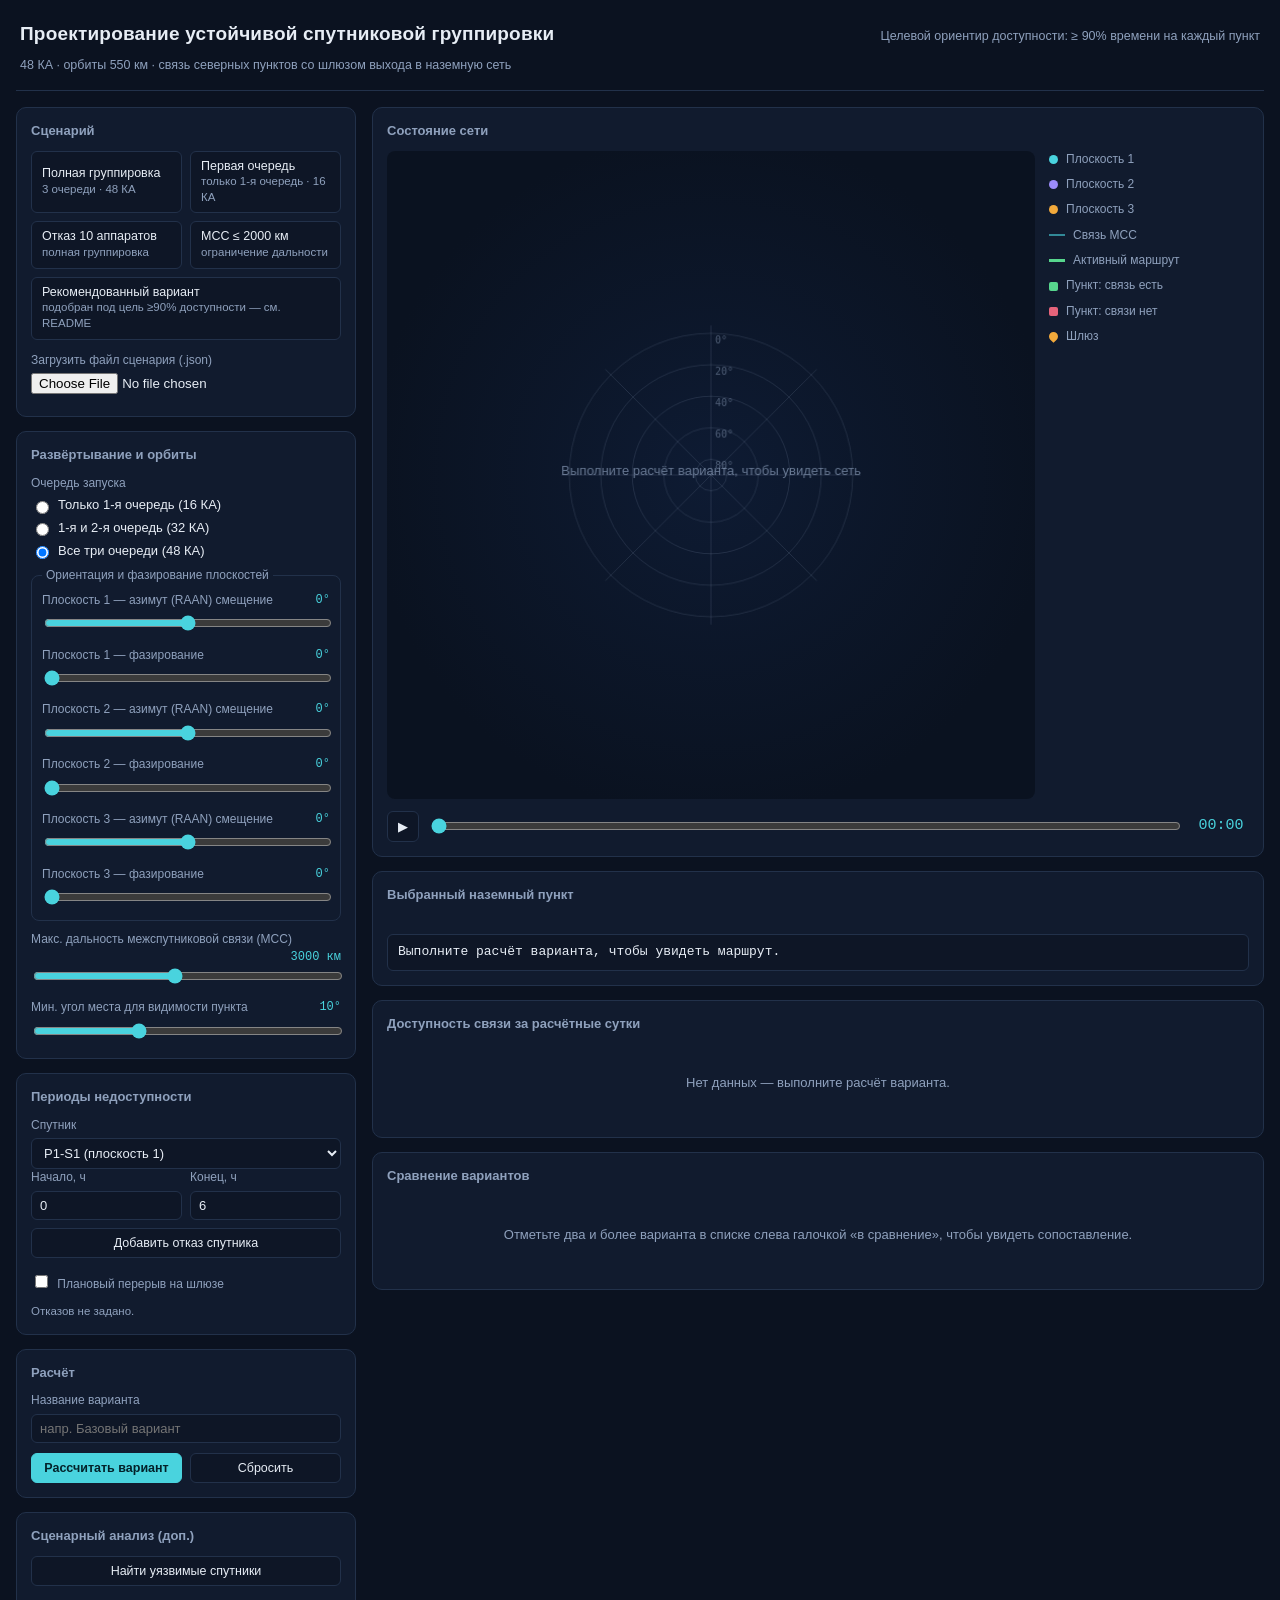
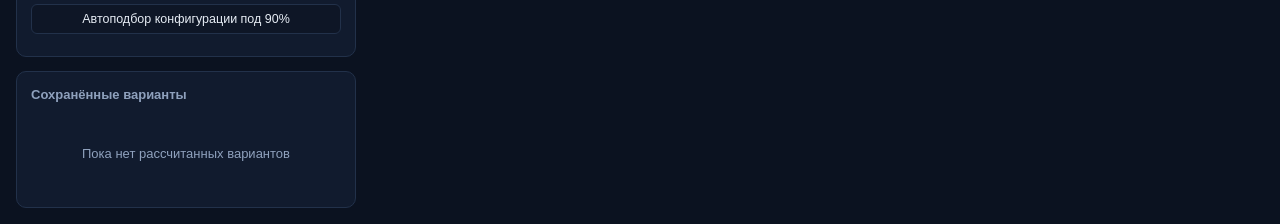
==== index.html @ f22a9c66 "Реструктуризация в модульный проект, устранение критичных проблем устойчивости Из одного HTML-файла " ====
<!DOCTYPE html>
<html lang="ru">
<head>
<meta charset="UTF-8">
<meta name="viewport" content="width=device-width, initial-scale=1.0">
<title>Проектирование спутниковой группировки</title>
<link rel="stylesheet" href="styles.css">
</head>
<body>
<div class="app">
  <header>
    <div>
      <h1>Проектирование устойчивой спутниковой группировки</h1>
      <div class="sub">48 КА · орбиты 550 км · связь северных пунктов со шлюзом выхода в наземную сеть</div>
    </div>
    <div class="sub" id="targetSub">Целевой ориентир доступности: ≥ 90% времени на каждый пункт</div>
  </header>

  <div class="layout">
    <!-- SIDEBAR -->
    <aside class="sidebar">

      <section class="panel">
        <h2>Сценарий</h2>
        <div class="presetGrid">
          <button onclick="applyPreset('full')">Полная группировка<br><span class="hint">3 очереди · 48 КА</span></button>
          <button onclick="applyPreset('phase1')">Первая очередь<br><span class="hint">только 1-я очередь · 16 КА</span></button>
          <button onclick="applyPreset('degraded')">Отказ 10 аппаратов<br><span class="hint">полная группировка</span></button>
          <button onclick="applyPreset('isl2000')">МСС ≤ 2000 км<br><span class="hint">ограничение дальности</span></button>
          <button onclick="applyPreset('recommended')" style="grid-column:1/3">Рекомендованный вариант<br><span class="hint">подобран под цель ≥90% доступности — см. README</span></button>
        </div>
        <label style="margin-top:12px">Загрузить файл сценария (.json)</label>
        <input type="file" id="fileInput" accept=".json,application/json" onchange="handleFileUpload(event)">
        <div id="fileMsg"></div>
        <div style="margin-top:8px" id="customScenarioNote"></div>
      </section>

      <section class="panel">
        <h2>Развёртывание и орбиты</h2>
        <label>Очередь запуска</label>
        <div class="radioGroup" id="queueRadios"></div>

        <fieldset id="planeFieldset">
          <legend>Ориентация и фазирование плоскостей</legend>
          <div id="planeSliders"></div>
        </fieldset>

        <label>Макс. дальность межспутниковой связи (МСС) <span class="sliderVal" id="islVal"></span></label>
        <input type="range" id="islRange" min="500" max="6000" step="100" oninput="onIslChange(this.value)">

        <label>Мин. угол места для видимости пункта <span class="sliderVal" id="elevVal"></span></label>
        <input type="range" id="elevRange" min="0" max="30" step="0.5" oninput="onElevChange(this.value)">
      </section>

      <section class="panel">
        <h2>Периоды недоступности</h2>
        <label>Спутник</label>
        <select id="outageSatSelect"></select>
        <div class="row">
          <div>
            <label>Начало, ч</label>
            <input type="number" id="outStart" min="0" max="24" step="0.5" value="0">
          </div>
          <div>
            <label>Конец, ч</label>
            <input type="number" id="outEnd" min="0" max="24" step="0.5" value="6">
          </div>
        </div>
        <button style="margin-top:8px;width:100%" onclick="addSatOutage()">Добавить отказ спутника</button>
        <label style="margin-top:14px">
          <input type="checkbox" id="gwOutageChk" onchange="toggleGwOutage()" style="width:auto;display:inline-block;margin-right:6px;">
          Плановый перерыв на шлюзе
        </label>
        <div class="row" id="gwOutageRow" style="display:none">
          <div><label>Начало, ч</label><input type="number" id="gwStart" min="0" max="24" step="0.5" value="0"></div>
          <div><label>Конец, ч</label><input type="number" id="gwEnd" min="0" max="24" step="0.5" value="2"></div>
        </div>
        <div id="outageList" style="margin-top:10px"></div>
      </section>

      <section class="panel">
        <h2>Расчёт</h2>
        <label>Название варианта</label>
        <input type="text" id="variantName" placeholder="напр. Базовый вариант">
        <div class="row" style="margin-top:10px">
          <button class="primary" onclick="runCalculation()">Рассчитать вариант</button>
          <button onclick="resetDraft()">Сбросить</button>
        </div>
        <div id="calcMsg"></div>
      </section>

      <section class="panel">
        <h2>Сценарный анализ (доп.)</h2>
        <button style="width:100%" onclick="runVulnerabilityScan()">Найти уязвимые спутники</button>
        <div id="vulnResults" style="margin-top:8px"></div>
        <button style="width:100%;margin-top:10px" onclick="runAutoTune()">Автоподбор конфигурации под 90%</button>
        <div id="autoTuneResults" style="margin-top:8px"></div>
      </section>

      <section class="panel">
        <h2>Сохранённые варианты</h2>
        <div id="variantsList"><div class="placeholder">Пока нет рассчитанных вариантов</div></div>
      </section>

    </aside>

    <!-- MAIN -->
    <main class="main">

      <section class="panel">
        <h2>Состояние сети</h2>
        <div class="mapWrap">
          <canvas id="mapCanvas" width="640" height="640"></canvas>
          <div class="legend" id="legend"></div>
        </div>
        <div class="timelineBar" style="margin-top:12px">
          <button id="playBtn" onclick="togglePlay()">▶</button>
          <input type="range" id="timeSlider" min="0" max="719" value="0" oninput="onTimeChange(this.value)">
          <div class="timeLabel" id="timeLabel">00:00</div>
        </div>
      </section>

      <section class="panel">
        <h2>Выбранный наземный пункт</h2>
        <div class="gsSelect" id="gsSelectButtons"></div>
        <div class="gsPanelGrid" id="gsStats"></div>
        <div id="routeBox" class="route">Выполните расчёт варианта, чтобы увидеть маршрут.</div>
      </section>

      <section class="panel">
        <h2>Доступность связи за расчётные сутки</h2>
        <div id="gantt"><div class="placeholder">Нет данных — выполните расчёт варианта.</div></div>
      </section>

      <section class="panel">
        <div class="compareHead">
          <h2 style="margin:0">Сравнение вариантов</h2>
        </div>
        <div id="compareArea"><div class="placeholder">Отметьте два и более варианта в списке слева галочкой «в сравнение», чтобы увидеть сопоставление.</div></div>
      </section>

    </main>
  </div>
</div>

<script src="js/geometry.js"></script>
<script src="js/routing.js"></script>
<script src="js/simulation.js"></script>
<script src="js/validate.js"></script>
<script src="js/app.js"></script>
</body>
</html>
---- styles.css ----
:root{
  --bg:#0B1220;
  --panel:#111B2E;
  --panel2:#0E1626;
  --border:#22314A;
  --text:#E7EDF5;
  --muted:#8FA1BD;
  --cyan:#49D3DE;
  --violet:#9C8CFB;
  --amber:#F2A93B;
  --red:#E5637A;
  --green:#57D68D;
  --mono:ui-monospace,SFMono-Regular,Menlo,Consolas,monospace;
  --sans:-apple-system,BlinkMacSystemFont,"Segoe UI",Roboto,Helvetica,Arial,sans-serif;
}
*{box-sizing:border-box;}
html,body{margin:0;padding:0;background:var(--bg);color:var(--text);font-family:var(--sans);}
body{font-size:14px;line-height:1.45;}
h1,h2,h3{font-weight:600;margin:0 0 8px 0;}
h1{font-size:19px;letter-spacing:.2px;}
h2{font-size:13px;color:var(--muted);text-transform:none;font-weight:600;margin-bottom:10px;}
h3{font-size:13px;margin-bottom:6px;}
p{margin:0 0 8px 0;}
.app{max-width:1440px;margin:0 auto;padding:16px;}
header{display:flex;align-items:baseline;justify-content:space-between;gap:12px;padding:4px 4px 16px 4px;border-bottom:1px solid var(--border);margin-bottom:16px;flex-wrap:wrap;}
header .sub{color:var(--muted);font-size:12.5px;}
.layout{display:grid;grid-template-columns:340px 1fr;gap:16px;align-items:start;}
@media (max-width:980px){.layout{grid-template-columns:1fr;}}
.panel{background:var(--panel);border:1px solid var(--border);border-radius:10px;padding:14px;margin-bottom:14px;}
.sidebar .panel:last-child{margin-bottom:0;}
label{display:block;font-size:12px;color:var(--muted);margin:10px 0 4px 0;}
label:first-child{margin-top:0;}
input[type=range]{width:100%;accent-color:var(--cyan);}
input[type=number],input[type=text],select{
  width:100%;background:var(--panel2);border:1px solid var(--border);color:var(--text);
  border-radius:6px;padding:6px 8px;font-family:var(--sans);font-size:13px;
}
.row{display:flex;gap:8px;}
.row > *{flex:1;min-width:0;}
.sliderVal{float:right;color:var(--cyan);font-family:var(--mono);font-size:12px;}
button{
  background:var(--panel2);border:1px solid var(--border);color:var(--text);
  border-radius:6px;padding:7px 10px;font-size:12.5px;cursor:pointer;font-family:var(--sans);
}
button:hover{border-color:var(--cyan);color:var(--cyan);}
button.primary{background:var(--cyan);color:#03222A;border-color:var(--cyan);font-weight:600;}
button.primary:hover{opacity:.9;color:#03222A;}
button.danger:hover{border-color:var(--red);color:var(--red);}
button.small{padding:4px 8px;font-size:11.5px;}
button:disabled{opacity:.5;cursor:not-allowed;}
.presetGrid{display:grid;grid-template-columns:1fr 1fr;gap:8px;}
.presetGrid button{text-align:left;white-space:normal;line-height:1.25;}
.radioGroup label{display:flex;align-items:center;gap:6px;font-size:13px;color:var(--text);margin:4px 0;}
.radioGroup{margin-bottom:6px;}
fieldset{border:1px solid var(--border);border-radius:8px;padding:8px 10px 10px 10px;margin:0 0 10px 0;}
legend{color:var(--muted);font-size:12px;padding:0 4px;}
.outageRow{display:flex;align-items:center;gap:6px;font-size:12px;background:var(--panel2);border:1px solid var(--border);border-radius:6px;padding:5px 8px;margin-bottom:6px;}
.outageRow span{flex:1;font-family:var(--mono);}
.msg{font-size:12px;border-radius:6px;padding:8px 10px;margin-top:8px;}
.msg.err{background:rgba(229,99,122,.12);border:1px solid var(--red);color:var(--red);}
.msg.ok{background:rgba(87,214,141,.12);border:1px solid var(--green);color:var(--green);}
.variantRow{border:1px solid var(--border);border-radius:8px;padding:8px 10px;margin-bottom:8px;background:var(--panel2);}
.variantRow.active{border-color:var(--cyan);}
.variantRow .top{display:flex;justify-content:space-between;align-items:center;gap:8px;}
.variantRow .name{font-weight:600;font-size:13px;}
.variantRow .stat{font-family:var(--mono);font-size:12px;color:var(--muted);}
.variantRow .stat b{color:var(--text);}
.variantRow .btns{display:flex;gap:6px;margin-top:8px;flex-wrap:wrap;}
.badge{display:inline-block;padding:1px 7px;border-radius:20px;font-size:10.5px;font-family:var(--mono);}
.badge.good{background:rgba(87,214,141,.15);color:var(--green);}
.badge.bad{background:rgba(229,99,122,.15);color:var(--red);}
canvas{width:100%;height:auto;display:block;background:radial-gradient(circle at 50% 50%, #0E1B33 0%, #0A1220 75%);border-radius:8px;}
.mapWrap{display:grid;grid-template-columns:1fr 200px;gap:14px;}
@media (max-width:700px){.mapWrap{grid-template-columns:1fr;}}
.legend{font-size:12px;color:var(--muted);}
.legend .item{display:flex;align-items:center;gap:8px;margin-bottom:8px;}
.dot{width:9px;height:9px;border-radius:50%;flex-shrink:0;}
.line{width:16px;height:2px;flex-shrink:0;}
.timelineBar{display:flex;align-items:center;gap:10px;}
.timelineBar input[type=range]{flex:1;}
.timeLabel{font-family:var(--mono);font-size:15px;color:var(--cyan);min-width:56px;text-align:center;}
.ganttRow{display:grid;grid-template-columns:120px 1fr;align-items:center;gap:10px;margin-bottom:8px;}
.ganttRow .label{font-size:12px;color:var(--text);white-space:nowrap;overflow:hidden;text-overflow:ellipsis;}
.ganttTrack{position:relative;height:16px;background:var(--green);border-radius:3px;cursor:pointer;overflow:hidden;opacity:.85;}
.ganttTrack .seg{position:absolute;top:0;bottom:0;background:var(--red);}
.ganttTrack .cursor{position:absolute;top:-2px;bottom:-2px;width:2px;background:var(--text);}
.gsPanelGrid{display:grid;grid-template-columns:repeat(auto-fit,minmax(140px,1fr));gap:12px;margin-bottom:10px;}
.stat-tile{background:var(--panel2);border:1px solid var(--border);border-radius:8px;padding:8px 10px;}
.stat-tile .k{font-size:11px;color:var(--muted);}
.stat-tile .v{font-family:var(--mono);font-size:16px;margin-top:2px;}
.route{font-family:var(--mono);font-size:13px;background:var(--panel2);border:1px solid var(--border);border-radius:6px;padding:8px 10px;word-break:break-word;}
.route.fail{color:var(--red);border-color:rgba(229,99,122,.4);}
.route.ok{color:var(--green);border-color:rgba(87,214,141,.4);}
.gsSelect{display:flex;gap:8px;flex-wrap:wrap;margin-bottom:10px;}
.gsSelect button{border-radius:20px;padding:5px 12px;}
.gsSelect button.sel{background:var(--cyan);color:#03222A;border-color:var(--cyan);}
table{width:100%;border-collapse:collapse;font-size:12.5px;}
th,td{text-align:left;padding:6px 8px;border-bottom:1px solid var(--border);}
th{color:var(--muted);font-weight:600;font-size:11.5px;}
td.num{font-family:var(--mono);}
.compareHead{display:flex;justify-content:space-between;align-items:center;flex-wrap:wrap;gap:8px;margin-bottom:10px;}
.recommendation{margin-top:12px;background:var(--panel2);border:1px solid var(--border);border-left:3px solid var(--cyan);border-radius:6px;padding:10px 12px;font-size:13px;}
.hint{font-size:11.5px;color:var(--muted);margin-top:2px;}
.placeholder{color:var(--muted);font-size:13px;padding:30px 10px;text-align:center;}
.fileBtn{display:inline-block;}
.vulnRow{display:flex;justify-content:space-between;font-family:var(--mono);font-size:12px;padding:4px 0;border-bottom:1px solid var(--border);}
::selection{background:var(--cyan);color:#03222A;}
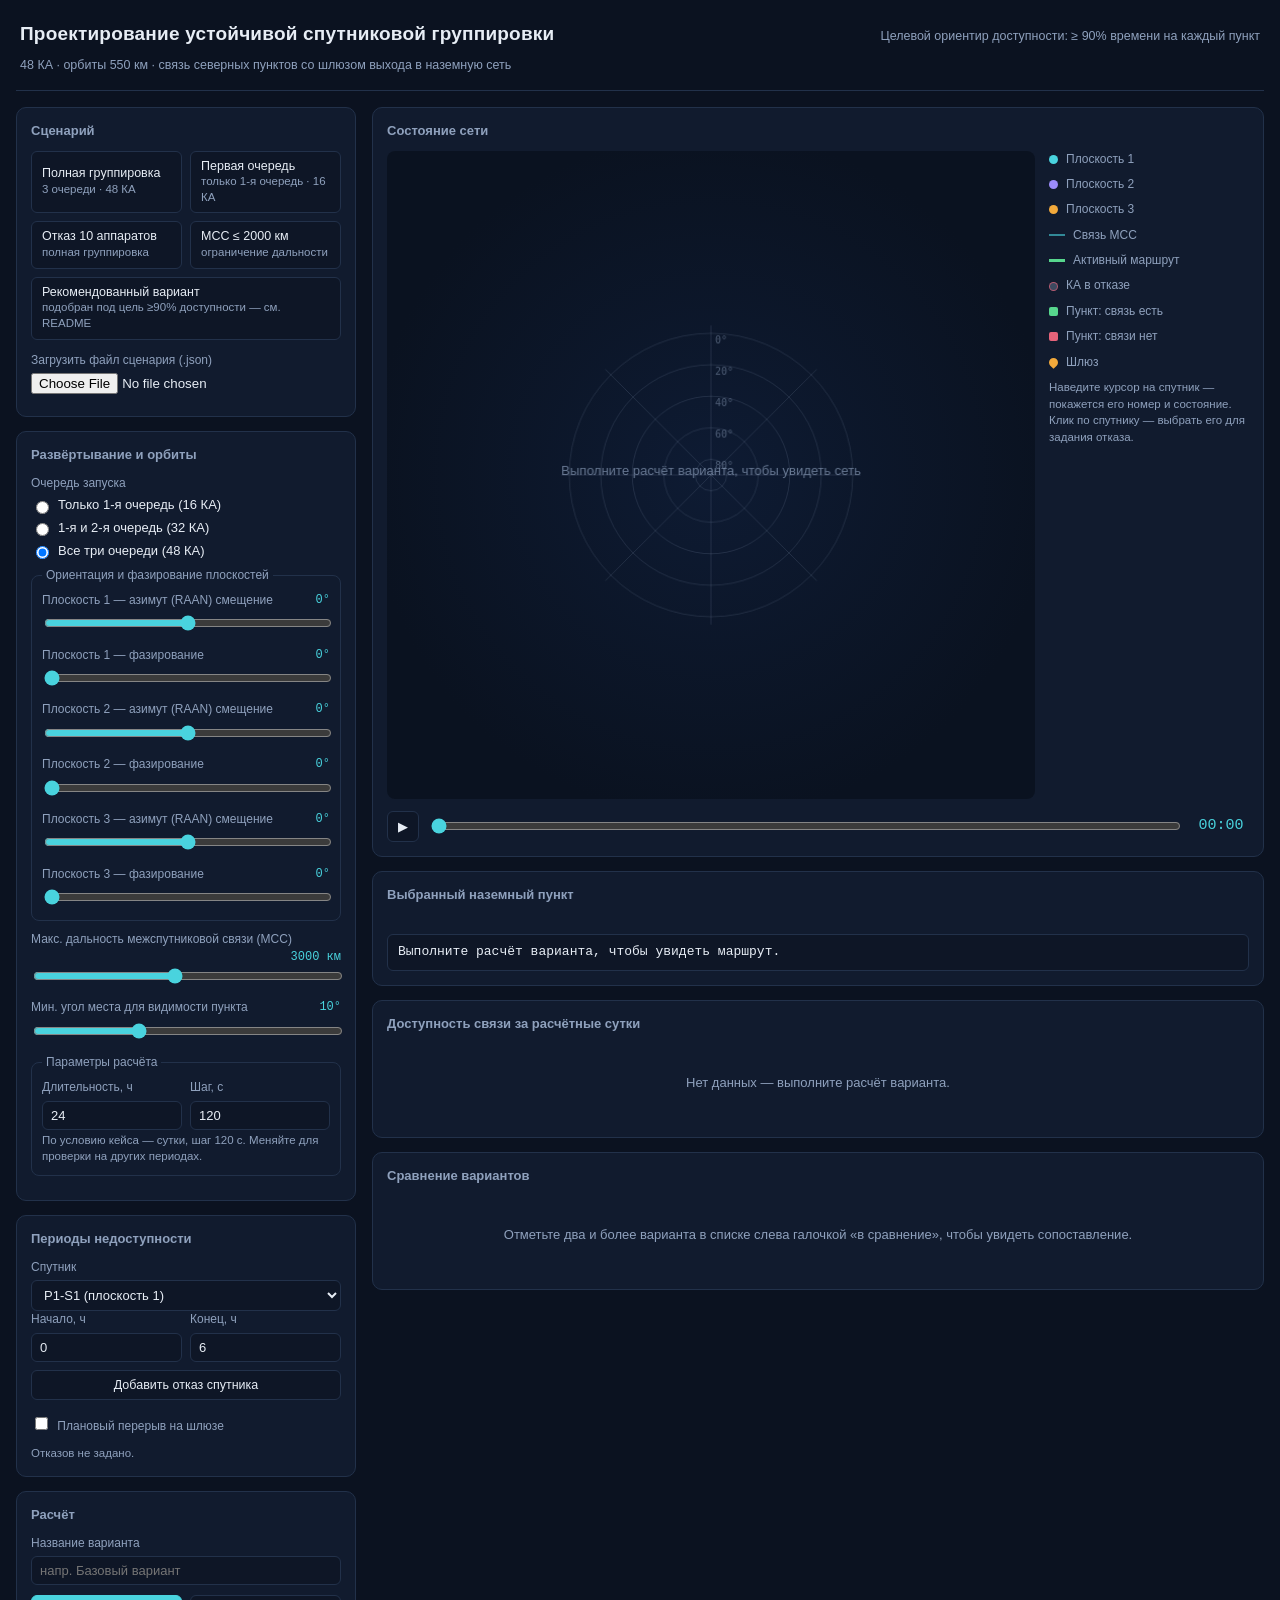
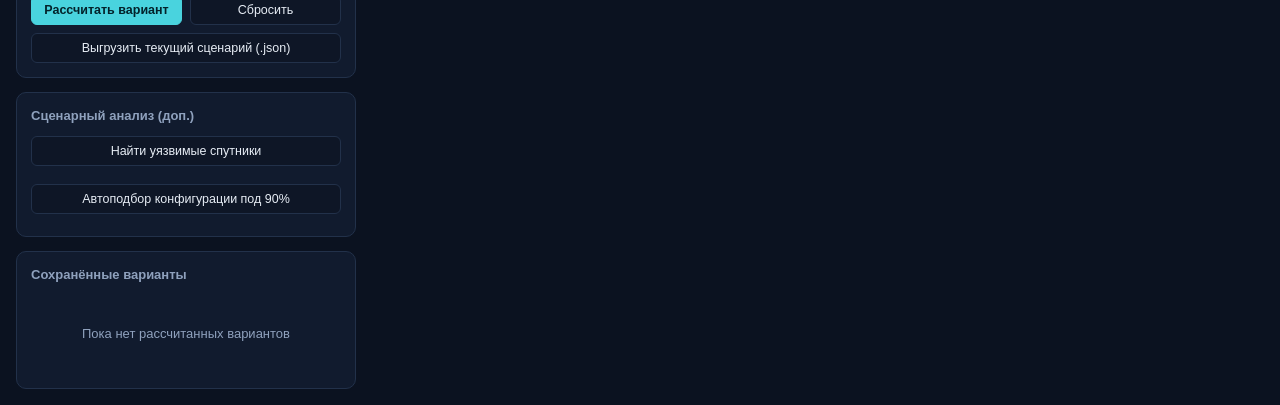
==== commit 33f1f475: "Закрытие пробелов относительно ТЗ: подписи/состояние КА, round-trip сценария, diff параметров Постро" ====
--- a/index.html
+++ b/index.html
@@ -50,9 +50,24 @@
 
         <label>Мин. угол места для видимости пункта <span class="sliderVal" id="elevVal"></span></label>
         <input type="range" id="elevRange" min="0" max="30" step="0.5" oninput="onElevChange(this.value)">
+
+        <fieldset style="margin-top:10px">
+          <legend>Параметры расчёта</legend>
+          <div class="row">
+            <div>
+              <label>Длительность, ч</label>
+              <input type="number" id="durationInput" min="1" max="72" step="1" onchange="onDurationChange(this.value)">
+            </div>
+            <div>
+              <label>Шаг, с</label>
+              <input type="number" id="stepInput" min="30" max="600" step="10" onchange="onStepChange(this.value)">
+            </div>
+          </div>
+          <div class="hint">По условию кейса — сутки, шаг 120 с. Меняйте для проверки на других периодах.</div>
+        </fieldset>
       </section>
 
-      <section class="panel">
+      <section class="panel" id="outagePanel">
         <h2>Периоды недоступности</h2>
         <label>Спутник</label>
         <select id="outageSatSelect"></select>
@@ -86,6 +101,7 @@
           <button class="primary" onclick="runCalculation()">Рассчитать вариант</button>
           <button onclick="resetDraft()">Сбросить</button>
         </div>
+        <button style="width:100%;margin-top:8px" onclick="exportDraftScenario()" title="Выгрузить текущую конфигурацию как файл-сценарий (загружается обратно)">Выгрузить текущий сценарий (.json)</button>
         <div id="calcMsg"></div>
       </section>
 
@@ -110,7 +126,10 @@
       <section class="panel">
         <h2>Состояние сети</h2>
         <div class="mapWrap">
-          <canvas id="mapCanvas" width="640" height="640"></canvas>
+          <div class="canvasHolder">
+            <canvas id="mapCanvas" width="640" height="640"></canvas>
+            <div id="mapTooltip" class="mapTooltip"></div>
+          </div>
           <div class="legend" id="legend"></div>
         </div>
         <div class="timelineBar" style="margin-top:12px">
--- a/styles.css
+++ b/styles.css
@@ -104,4 +104,9 @@
 .placeholder{color:var(--muted);font-size:13px;padding:30px 10px;text-align:center;}
 .fileBtn{display:inline-block;}
 .vulnRow{display:flex;justify-content:space-between;font-family:var(--mono);font-size:12px;padding:4px 0;border-bottom:1px solid var(--border);}
+.canvasHolder{position:relative;}
+.mapTooltip{position:absolute;display:none;pointer-events:none;background:#0A1220;border:1px solid var(--cyan);color:var(--text);font-family:var(--mono);font-size:11.5px;border-radius:5px;padding:5px 8px;z-index:20;white-space:nowrap;box-shadow:0 4px 14px rgba(0,0,0,.4);}
+td.diff{color:var(--amber);background:rgba(242,169,59,.10);}
+@keyframes flashBorder{0%{box-shadow:0 0 0 0 rgba(73,211,222,.0);border-color:var(--cyan);}30%{box-shadow:0 0 0 3px rgba(73,211,222,.35);border-color:var(--cyan);}100%{box-shadow:0 0 0 0 rgba(73,211,222,.0);}}
+#outagePanel.flash{animation:flashBorder .9s ease;}
 ::selection{background:var(--cyan);color:#03222A;}
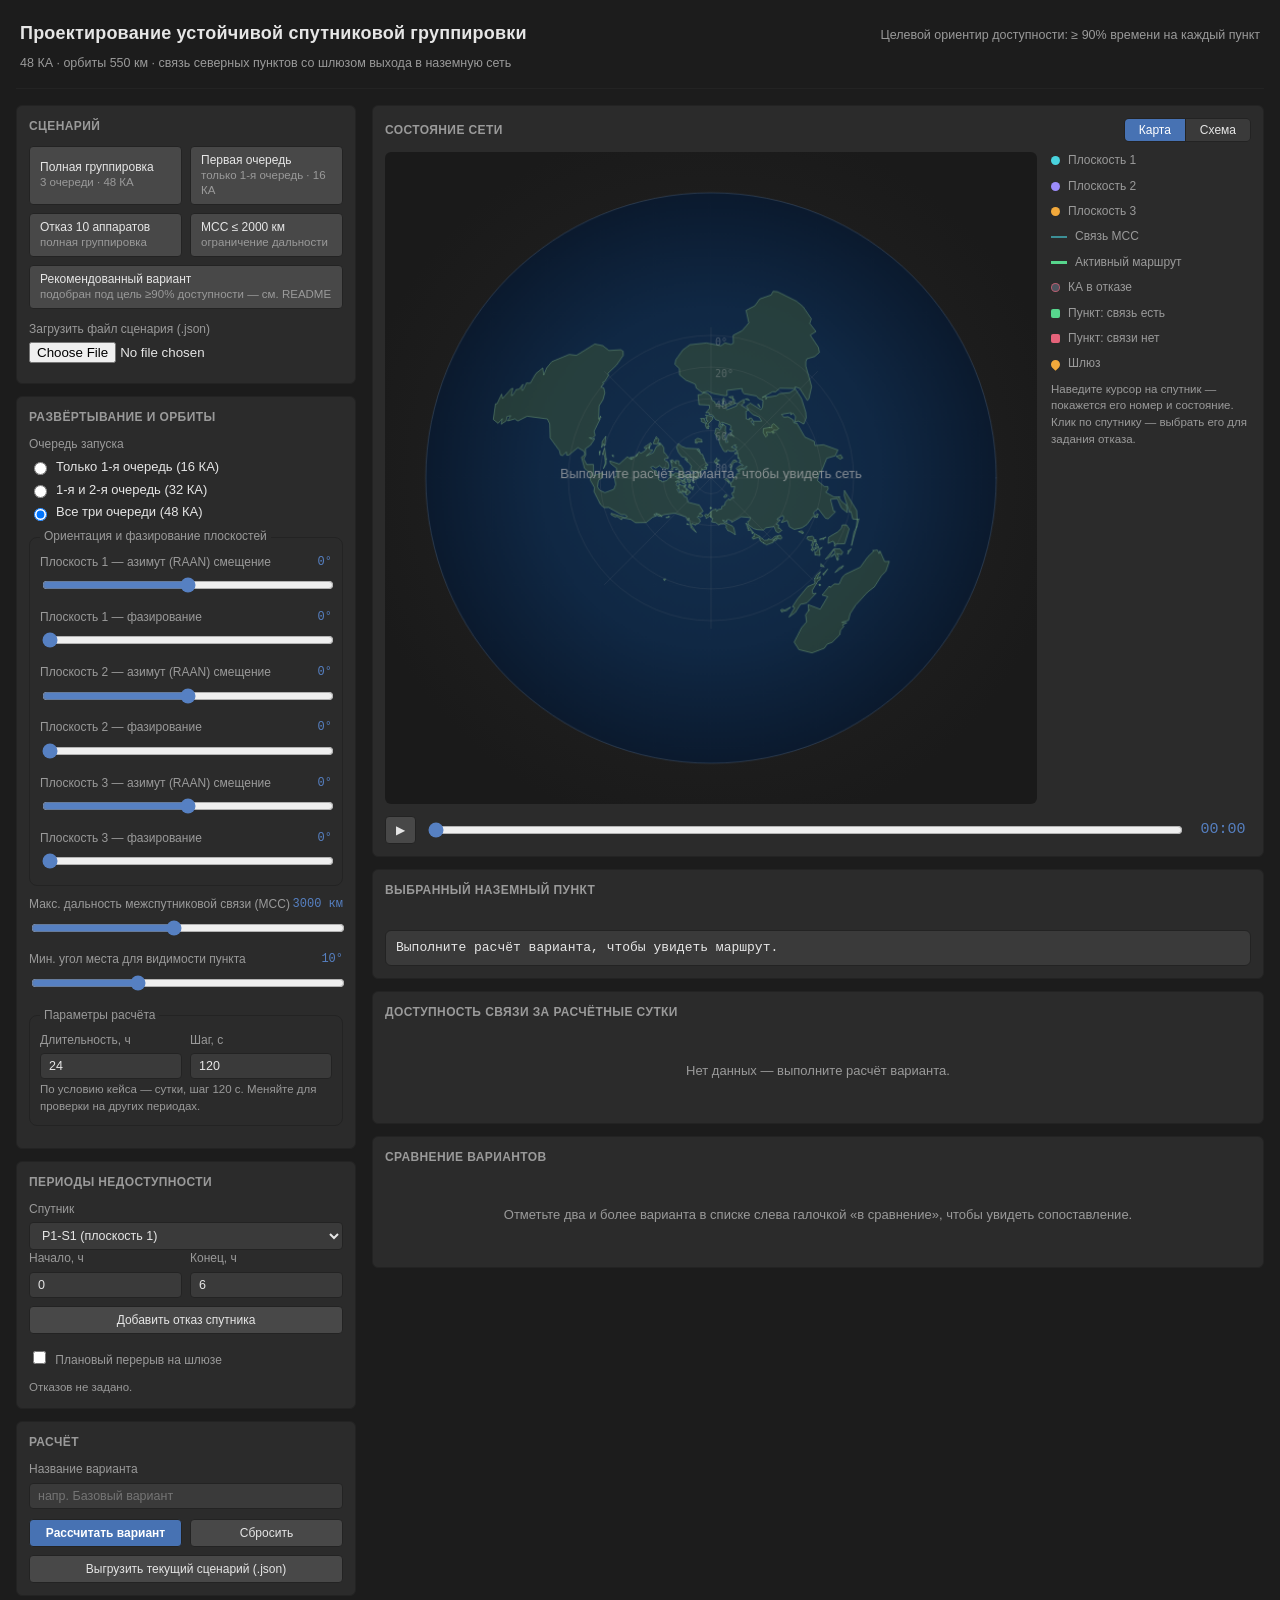
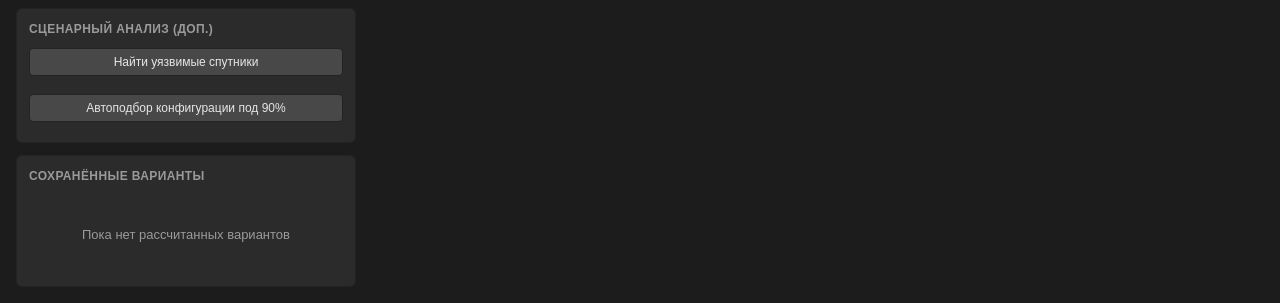
==== commit dd4d0202: "Земля с континентами + плавное воспроизведение + тема интерфейса в стиле Blender Графика: - Режим «К" ====
--- a/index.html
+++ b/index.html
@@ -124,7 +124,13 @@
     <main class="main">
 
       <section class="panel">
-        <h2>Состояние сети</h2>
+        <div class="compareHead">
+          <h2 style="margin:0">Состояние сети</h2>
+          <div class="segmented">
+            <button id="modeMap" class="sel" onclick="setMapMode('map')">Карта</button>
+            <button id="modeGrid" onclick="setMapMode('grid')">Схема</button>
+          </div>
+        </div>
         <div class="mapWrap">
           <div class="canvasHolder">
             <canvas id="mapCanvas" width="640" height="640"></canvas>
@@ -163,6 +169,7 @@
 </div>
 
 <script src="js/geometry.js"></script>
+<script src="js/coastlines.js"></script>
 <script src="js/routing.js"></script>
 <script src="js/simulation.js"></script>
 <script src="js/validate.js"></script>
--- a/styles.css
+++ b/styles.css
@@ -1,53 +1,64 @@
 :root{
-  --bg:#0B1220;
-  --panel:#111B2E;
-  --panel2:#0E1626;
-  --border:#22314A;
-  --text:#E7EDF5;
-  --muted:#8FA1BD;
-  --cyan:#49D3DE;
+  /* Палитра в духе Blender: нейтральные серые панели, синий акцент */
+  --bg:#1c1c1c;
+  --panel:#2b2b2b;
+  --panel2:#3a3a3a;
+  --panel-head:#303030;
+  --border:#232323;
+  --border-light:#4a4a4a;
+  --text:#e6e6e6;
+  --muted:#9a9a9a;
+  --cyan:#5680c2;      /* акцент (Blender blue) */
+  --accent:#4772b3;
+  --accent-hi:#5b87c9;
   --violet:#9C8CFB;
-  --amber:#F2A93B;
-  --red:#E5637A;
-  --green:#57D68D;
+  --amber:#e8a33d;
+  --red:#e0645f;
+  --green:#7ac25a;
   --mono:ui-monospace,SFMono-Regular,Menlo,Consolas,monospace;
   --sans:-apple-system,BlinkMacSystemFont,"Segoe UI",Roboto,Helvetica,Arial,sans-serif;
 }
 *{box-sizing:border-box;}
 html,body{margin:0;padding:0;background:var(--bg);color:var(--text);font-family:var(--sans);}
-body{font-size:14px;line-height:1.45;}
+body{font-size:13px;line-height:1.45;}
 h1,h2,h3{font-weight:600;margin:0 0 8px 0;}
-h1{font-size:19px;letter-spacing:.2px;}
-h2{font-size:13px;color:var(--muted);text-transform:none;font-weight:600;margin-bottom:10px;}
-h3{font-size:13px;margin-bottom:6px;}
+h1{font-size:18px;letter-spacing:.2px;}
+h2{font-size:12px;color:var(--muted);text-transform:uppercase;letter-spacing:.4px;font-weight:600;margin-bottom:10px;}
+h3{font-size:12.5px;margin-bottom:6px;}
 p{margin:0 0 8px 0;}
 .app{max-width:1440px;margin:0 auto;padding:16px;}
 header{display:flex;align-items:baseline;justify-content:space-between;gap:12px;padding:4px 4px 16px 4px;border-bottom:1px solid var(--border);margin-bottom:16px;flex-wrap:wrap;}
 header .sub{color:var(--muted);font-size:12.5px;}
 .layout{display:grid;grid-template-columns:340px 1fr;gap:16px;align-items:start;}
 @media (max-width:980px){.layout{grid-template-columns:1fr;}}
-.panel{background:var(--panel);border:1px solid var(--border);border-radius:10px;padding:14px;margin-bottom:14px;}
+.panel{background:var(--panel);border:1px solid var(--border);border-radius:6px;padding:12px;margin-bottom:12px;}
 .sidebar .panel:last-child{margin-bottom:0;}
 label{display:block;font-size:12px;color:var(--muted);margin:10px 0 4px 0;}
 label:first-child{margin-top:0;}
 input[type=range]{width:100%;accent-color:var(--cyan);}
 input[type=number],input[type=text],select{
   width:100%;background:var(--panel2);border:1px solid var(--border);color:var(--text);
-  border-radius:6px;padding:6px 8px;font-family:var(--sans);font-size:13px;
+  border-radius:4px;padding:5px 8px;font-family:var(--sans);font-size:12.5px;
 }
+input:focus,select:focus{outline:none;border-color:var(--cyan);}
 .row{display:flex;gap:8px;}
 .row > *{flex:1;min-width:0;}
 .sliderVal{float:right;color:var(--cyan);font-family:var(--mono);font-size:12px;}
 button{
-  background:var(--panel2);border:1px solid var(--border);color:var(--text);
-  border-radius:6px;padding:7px 10px;font-size:12.5px;cursor:pointer;font-family:var(--sans);
+  background:#484848;border:1px solid var(--border);color:var(--text);
+  border-radius:4px;padding:6px 10px;font-size:12px;cursor:pointer;font-family:var(--sans);
+  transition:background .1s ease,border-color .1s ease;
 }
-button:hover{border-color:var(--cyan);color:var(--cyan);}
-button.primary{background:var(--cyan);color:#03222A;border-color:var(--cyan);font-weight:600;}
-button.primary:hover{opacity:.9;color:#03222A;}
+button:hover{background:#565656;border-color:var(--border-light);color:var(--text);}
+button.primary{background:var(--accent);color:#fff;border-color:var(--border);font-weight:600;}
+button.primary:hover{background:var(--accent-hi);color:#fff;}
 button.danger:hover{border-color:var(--red);color:var(--red);}
 button.small{padding:4px 8px;font-size:11.5px;}
 button:disabled{opacity:.5;cursor:not-allowed;}
+.segmented{display:inline-flex;border:1px solid var(--border);border-radius:5px;overflow:hidden;}
+.segmented button{border:none;border-radius:0;background:#3a3a3a;padding:4px 14px;font-size:12px;}
+.segmented button+button{border-left:1px solid var(--border);}
+.segmented button.sel{background:var(--accent);color:#fff;}
 .presetGrid{display:grid;grid-template-columns:1fr 1fr;gap:8px;}
 .presetGrid button{text-align:left;white-space:normal;line-height:1.25;}
 .radioGroup label{display:flex;align-items:center;gap:6px;font-size:13px;color:var(--text);margin:4px 0;}
@@ -69,7 +80,7 @@
 .badge{display:inline-block;padding:1px 7px;border-radius:20px;font-size:10.5px;font-family:var(--mono);}
 .badge.good{background:rgba(87,214,141,.15);color:var(--green);}
 .badge.bad{background:rgba(229,99,122,.15);color:var(--red);}
-canvas{width:100%;height:auto;display:block;background:radial-gradient(circle at 50% 50%, #0E1B33 0%, #0A1220 75%);border-radius:8px;}
+canvas{width:100%;height:auto;display:block;background:radial-gradient(circle at 50% 50%, #262626 0%, #1a1a1a 78%);border-radius:6px;}
 .mapWrap{display:grid;grid-template-columns:1fr 200px;gap:14px;}
 @media (max-width:700px){.mapWrap{grid-template-columns:1fr;}}
 .legend{font-size:12px;color:var(--muted);}
@@ -93,7 +104,7 @@
 .route.ok{color:var(--green);border-color:rgba(87,214,141,.4);}
 .gsSelect{display:flex;gap:8px;flex-wrap:wrap;margin-bottom:10px;}
 .gsSelect button{border-radius:20px;padding:5px 12px;}
-.gsSelect button.sel{background:var(--cyan);color:#03222A;border-color:var(--cyan);}
+.gsSelect button.sel{background:var(--accent);color:#fff;border-color:var(--border);}
 table{width:100%;border-collapse:collapse;font-size:12.5px;}
 th,td{text-align:left;padding:6px 8px;border-bottom:1px solid var(--border);}
 th{color:var(--muted);font-weight:600;font-size:11.5px;}
@@ -109,4 +120,4 @@
 td.diff{color:var(--amber);background:rgba(242,169,59,.10);}
 @keyframes flashBorder{0%{box-shadow:0 0 0 0 rgba(73,211,222,.0);border-color:var(--cyan);}30%{box-shadow:0 0 0 3px rgba(73,211,222,.35);border-color:var(--cyan);}100%{box-shadow:0 0 0 0 rgba(73,211,222,.0);}}
 #outagePanel.flash{animation:flashBorder .9s ease;}
-::selection{background:var(--cyan);color:#03222A;}
+::selection{background:var(--accent);color:#fff;}
